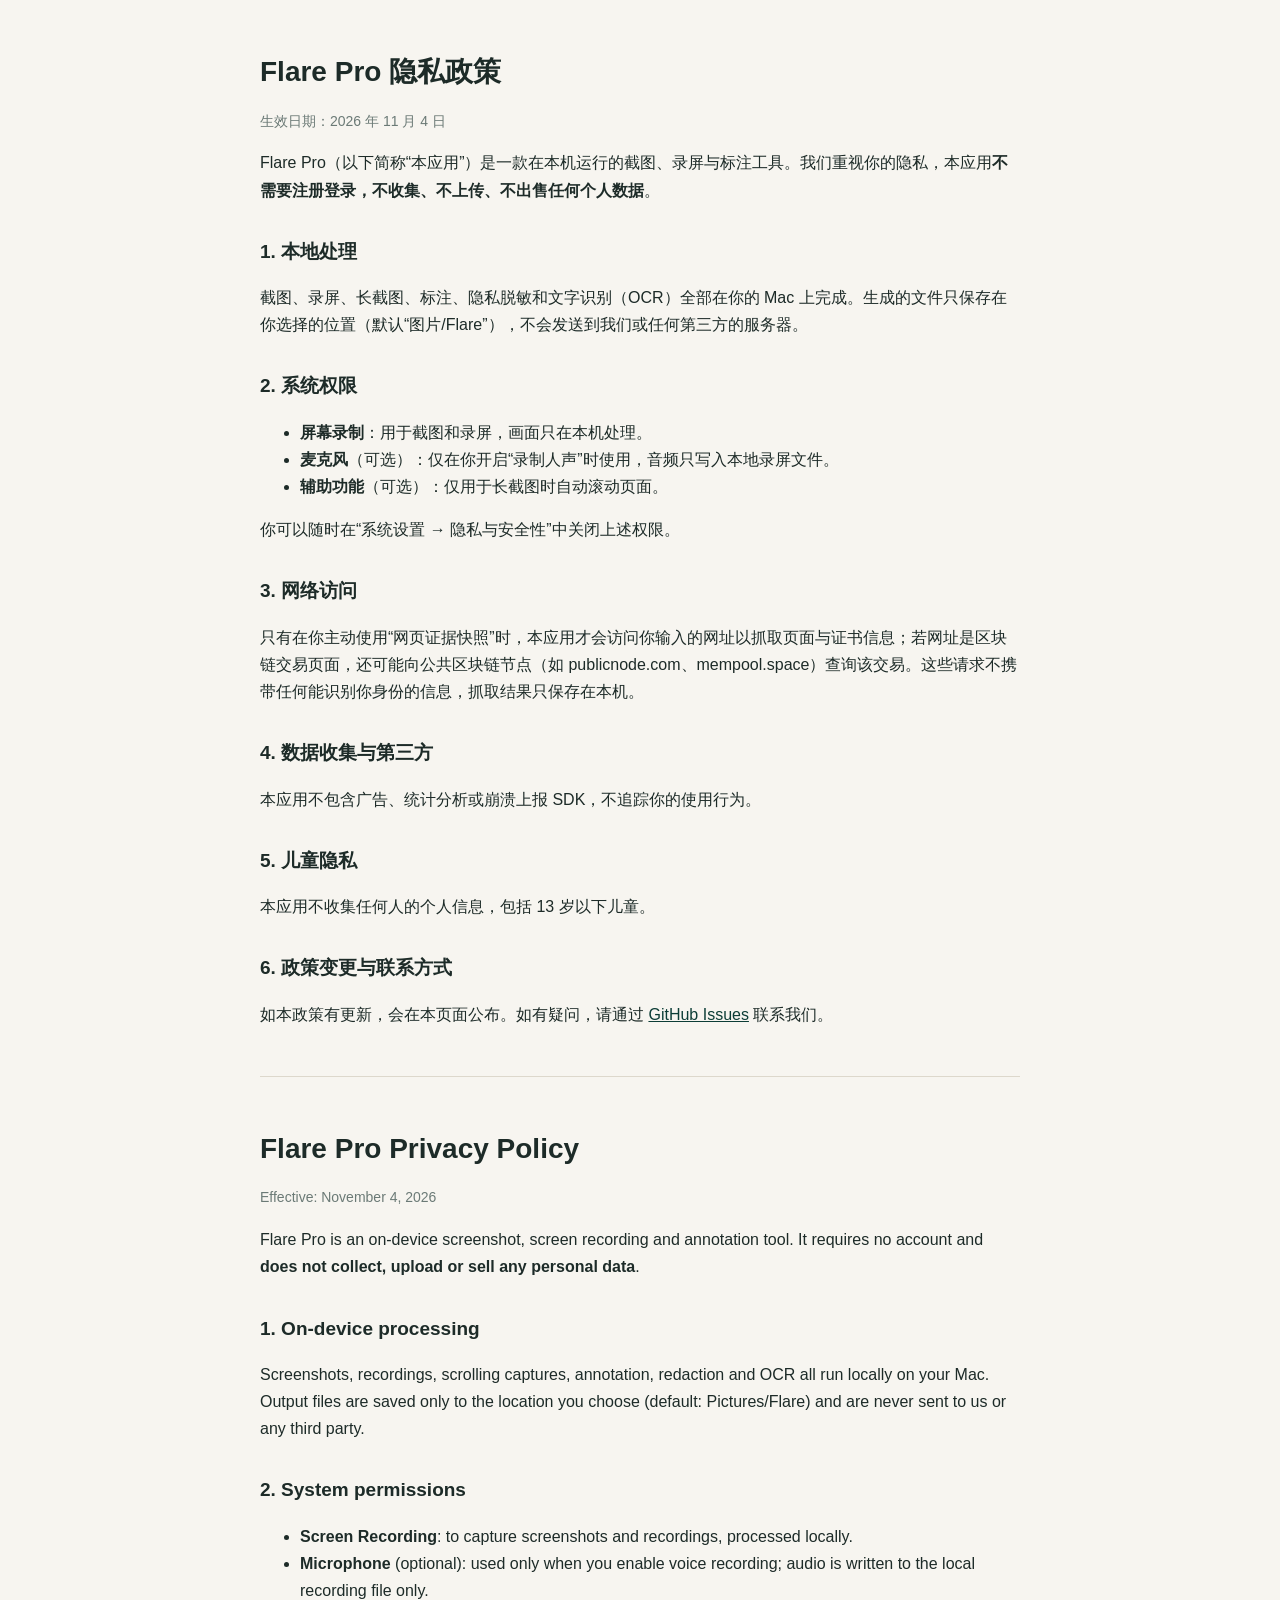
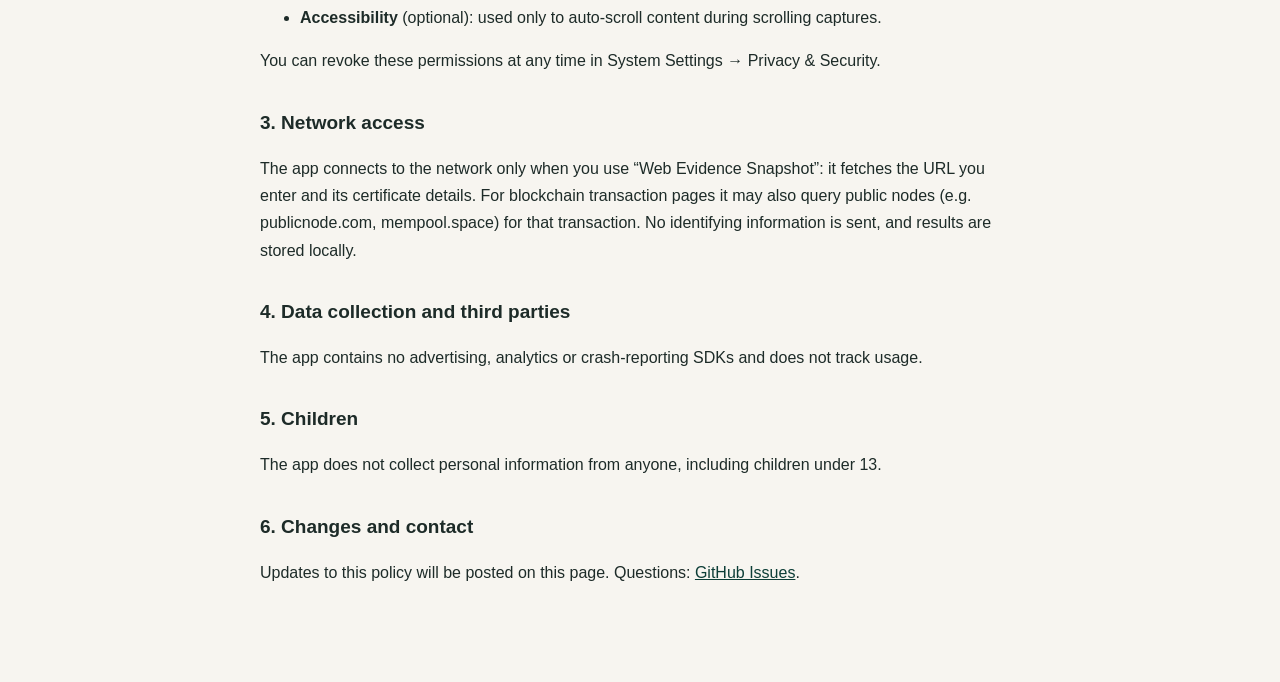
==== docs/privacy.html @ 1ba483ae "Prepare Mac App Store build: sandbox-safe relaunch, privacy policy page. Co-authored-by: Cursor <cur" ====
<!DOCTYPE html>
<html lang="zh-Hans">
<head>
  <meta charset="utf-8" />
  <meta name="viewport" content="width=device-width, initial-scale=1, viewport-fit=cover" />
  <title>隐私政策 / Privacy Policy — Flare Pro</title>
  <meta name="description" content="Flare Pro 隐私政策：所有截图、录屏与识别均在本机完成，不收集个人数据。" />
  <link rel="canonical" href="https://linux503.github.io/Flare/privacy.html" />
  <link rel="icon" type="image/png" href="./favicon-32.png?v=22" sizes="32x32" />
  <style>
    body { margin: 0; font: 16px/1.7 -apple-system, BlinkMacSystemFont, "PingFang SC", "Noto Sans SC", sans-serif; color: #1d2b28; background: #f7f5f0; }
    main { max-width: 760px; margin: 0 auto; padding: 48px 24px 80px; }
    h1 { font-size: 28px; margin: 0 0 4px; }
    h2 { font-size: 19px; margin: 32px 0 8px; }
    .meta { color: #6b7a76; font-size: 14px; }
    hr { border: 0; border-top: 1px solid #ddd8cc; margin: 48px 0; }
    a { color: #0c3d36; }
  </style>
</head>
<body>
<main>
  <h1>Flare Pro 隐私政策</h1>
  <p class="meta">生效日期：2026 年 11 月 4 日</p>

  <p>Flare Pro（以下简称“本应用”）是一款在本机运行的截图、录屏与标注工具。我们重视你的隐私，本应用<strong>不需要注册登录，不收集、不上传、不出售任何个人数据</strong>。</p>

  <h2>1. 本地处理</h2>
  <p>截图、录屏、长截图、标注、隐私脱敏和文字识别（OCR）全部在你的 Mac 上完成。生成的文件只保存在你选择的位置（默认“图片/Flare”），不会发送到我们或任何第三方的服务器。</p>

  <h2>2. 系统权限</h2>
  <ul>
    <li><strong>屏幕录制</strong>：用于截图和录屏，画面只在本机处理。</li>
    <li><strong>麦克风</strong>（可选）：仅在你开启“录制人声”时使用，音频只写入本地录屏文件。</li>
    <li><strong>辅助功能</strong>（可选）：仅用于长截图时自动滚动页面。</li>
  </ul>
  <p>你可以随时在“系统设置 → 隐私与安全性”中关闭上述权限。</p>

  <h2>3. 网络访问</h2>
  <p>只有在你主动使用“网页证据快照”时，本应用才会访问你输入的网址以抓取页面与证书信息；若网址是区块链交易页面，还可能向公共区块链节点（如 publicnode.com、mempool.space）查询该交易。这些请求不携带任何能识别你身份的信息，抓取结果只保存在本机。</p>

  <h2>4. 数据收集与第三方</h2>
  <p>本应用不包含广告、统计分析或崩溃上报 SDK，不追踪你的使用行为。</p>

  <h2>5. 儿童隐私</h2>
  <p>本应用不收集任何人的个人信息，包括 13 岁以下儿童。</p>

  <h2>6. 政策变更与联系方式</h2>
  <p>如本政策有更新，会在本页面公布。如有疑问，请通过 <a href="https://github.com/linux503/Flare/issues">GitHub Issues</a> 联系我们。</p>

  <hr />

  <h1>Flare Pro Privacy Policy</h1>
  <p class="meta">Effective: November 4, 2026</p>

  <p>Flare Pro is an on-device screenshot, screen recording and annotation tool. It requires no account and <strong>does not collect, upload or sell any personal data</strong>.</p>

  <h2>1. On-device processing</h2>
  <p>Screenshots, recordings, scrolling captures, annotation, redaction and OCR all run locally on your Mac. Output files are saved only to the location you choose (default: Pictures/Flare) and are never sent to us or any third party.</p>

  <h2>2. System permissions</h2>
  <ul>
    <li><strong>Screen Recording</strong>: to capture screenshots and recordings, processed locally.</li>
    <li><strong>Microphone</strong> (optional): used only when you enable voice recording; audio is written to the local recording file only.</li>
    <li><strong>Accessibility</strong> (optional): used only to auto-scroll content during scrolling captures.</li>
  </ul>
  <p>You can revoke these permissions at any time in System Settings → Privacy &amp; Security.</p>

  <h2>3. Network access</h2>
  <p>The app connects to the network only when you use “Web Evidence Snapshot”: it fetches the URL you enter and its certificate details. For blockchain transaction pages it may also query public nodes (e.g. publicnode.com, mempool.space) for that transaction. No identifying information is sent, and results are stored locally.</p>

  <h2>4. Data collection and third parties</h2>
  <p>The app contains no advertising, analytics or crash-reporting SDKs and does not track usage.</p>

  <h2>5. Children</h2>
  <p>The app does not collect personal information from anyone, including children under 13.</p>

  <h2>6. Changes and contact</h2>
  <p>Updates to this policy will be posted on this page. Questions: <a href="https://github.com/linux503/Flare/issues">GitHub Issues</a>.</p>
</main>
</body>
</html>
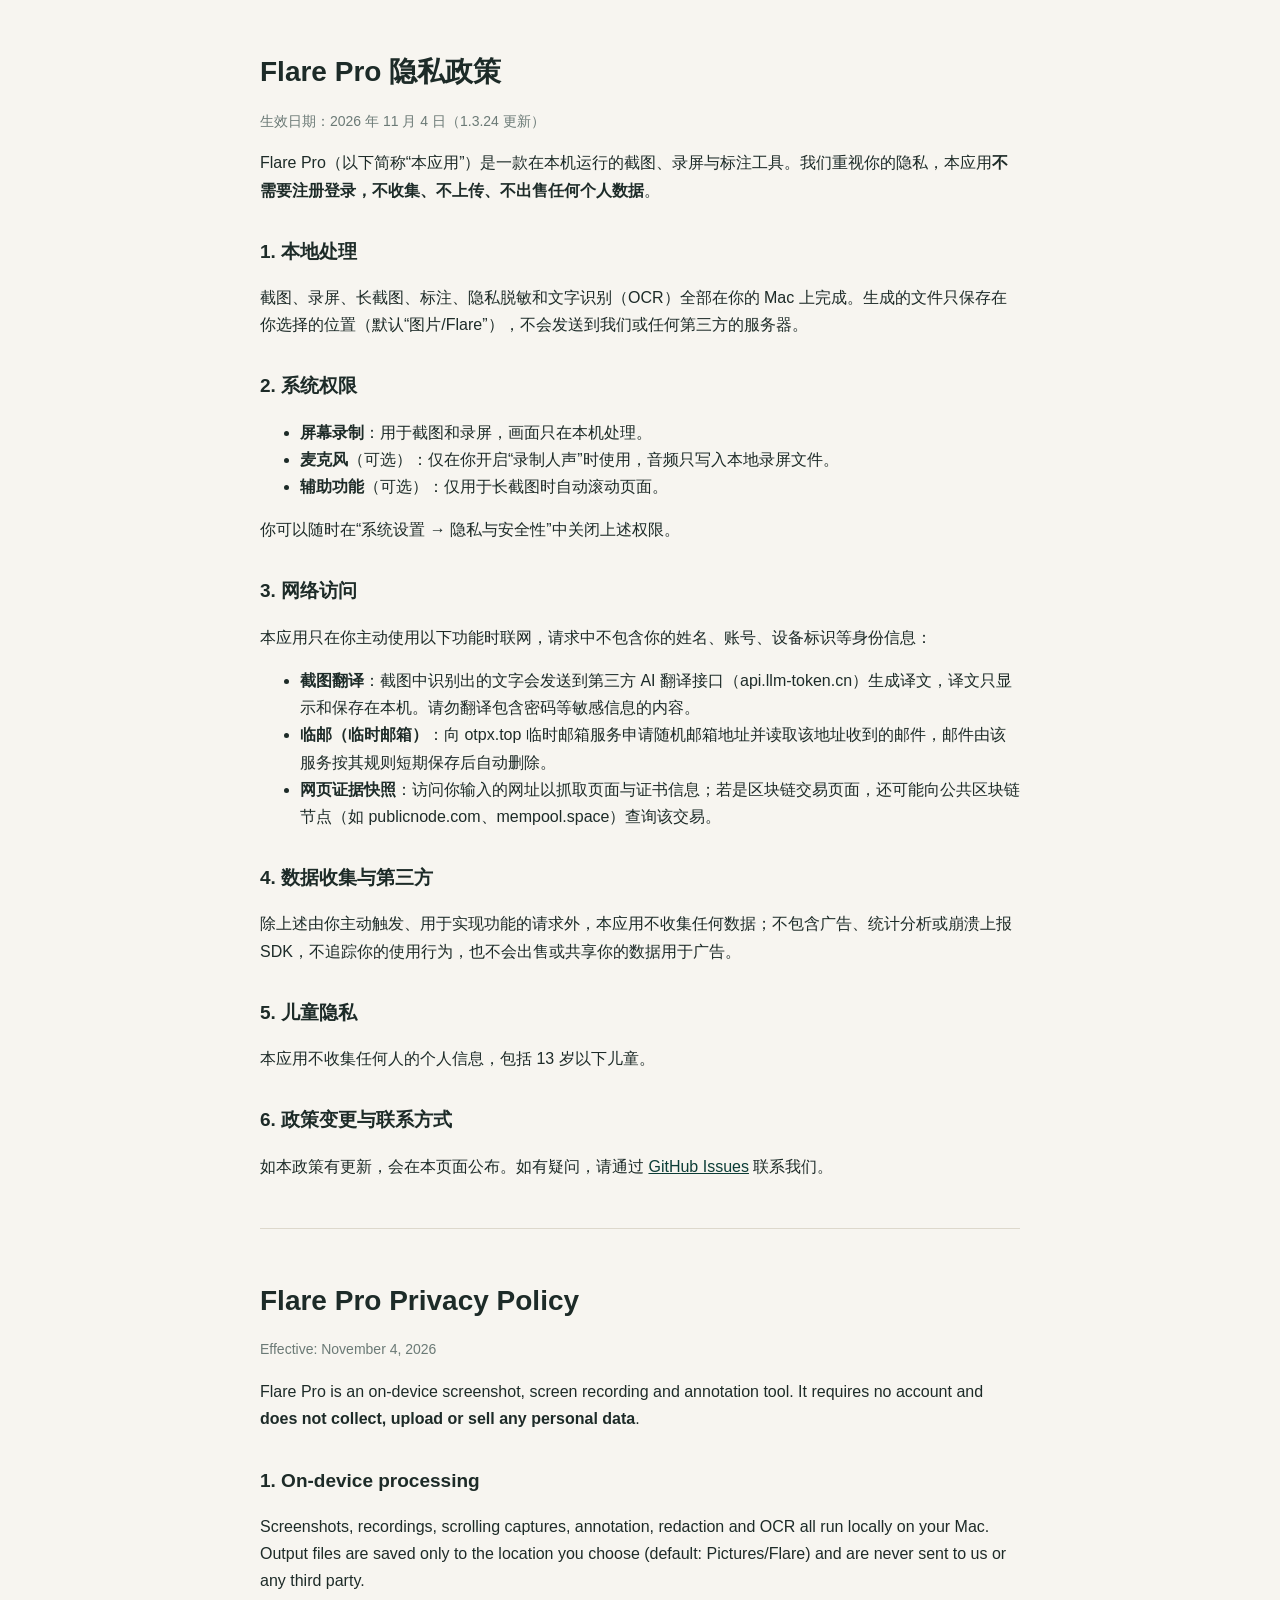
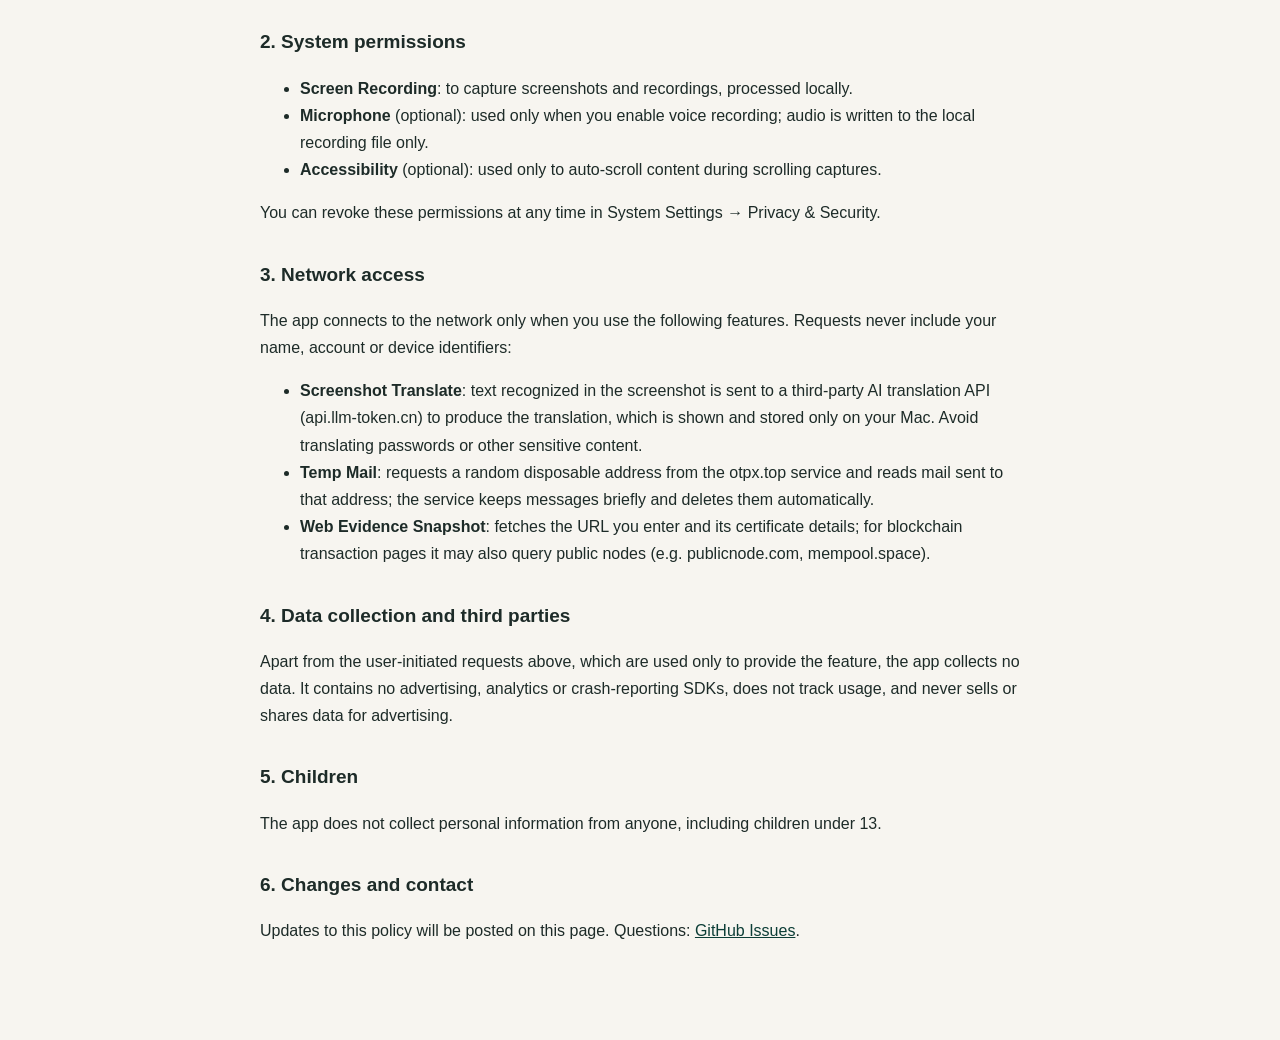
==== commit ed4cc779: "Hide website update entry points in the Mac App Store build; document translate and temp mail in pri" ====
--- a/docs/privacy.html
+++ b/docs/privacy.html
@@ -20,7 +20,7 @@
 <body>
 <main>
   <h1>Flare Pro 隐私政策</h1>
-  <p class="meta">生效日期：2026 年 11 月 4 日</p>
+  <p class="meta">生效日期：2026 年 11 月 4 日（1.3.24 更新）</p>
 
   <p>Flare Pro（以下简称“本应用”）是一款在本机运行的截图、录屏与标注工具。我们重视你的隐私，本应用<strong>不需要注册登录，不收集、不上传、不出售任何个人数据</strong>。</p>
 
@@ -36,10 +36,15 @@
   <p>你可以随时在“系统设置 → 隐私与安全性”中关闭上述权限。</p>
 
   <h2>3. 网络访问</h2>
-  <p>只有在你主动使用“网页证据快照”时，本应用才会访问你输入的网址以抓取页面与证书信息；若网址是区块链交易页面，还可能向公共区块链节点（如 publicnode.com、mempool.space）查询该交易。这些请求不携带任何能识别你身份的信息，抓取结果只保存在本机。</p>
+  <p>本应用只在你主动使用以下功能时联网，请求中不包含你的姓名、账号、设备标识等身份信息：</p>
+  <ul>
+    <li><strong>截图翻译</strong>：截图中识别出的文字会发送到第三方 AI 翻译接口（api.llm-token.cn）生成译文，译文只显示和保存在本机。请勿翻译包含密码等敏感信息的内容。</li>
+    <li><strong>临邮（临时邮箱）</strong>：向 otpx.top 临时邮箱服务申请随机邮箱地址并读取该地址收到的邮件，邮件由该服务按其规则短期保存后自动删除。</li>
+    <li><strong>网页证据快照</strong>：访问你输入的网址以抓取页面与证书信息；若是区块链交易页面，还可能向公共区块链节点（如 publicnode.com、mempool.space）查询该交易。</li>
+  </ul>
 
   <h2>4. 数据收集与第三方</h2>
-  <p>本应用不包含广告、统计分析或崩溃上报 SDK，不追踪你的使用行为。</p>
+  <p>除上述由你主动触发、用于实现功能的请求外，本应用不收集任何数据；不包含广告、统计分析或崩溃上报 SDK，不追踪你的使用行为，也不会出售或共享你的数据用于广告。</p>
 
   <h2>5. 儿童隐私</h2>
   <p>本应用不收集任何人的个人信息，包括 13 岁以下儿童。</p>
@@ -66,10 +71,15 @@
   <p>You can revoke these permissions at any time in System Settings → Privacy &amp; Security.</p>
 
   <h2>3. Network access</h2>
-  <p>The app connects to the network only when you use “Web Evidence Snapshot”: it fetches the URL you enter and its certificate details. For blockchain transaction pages it may also query public nodes (e.g. publicnode.com, mempool.space) for that transaction. No identifying information is sent, and results are stored locally.</p>
+  <p>The app connects to the network only when you use the following features. Requests never include your name, account or device identifiers:</p>
+  <ul>
+    <li><strong>Screenshot Translate</strong>: text recognized in the screenshot is sent to a third-party AI translation API (api.llm-token.cn) to produce the translation, which is shown and stored only on your Mac. Avoid translating passwords or other sensitive content.</li>
+    <li><strong>Temp Mail</strong>: requests a random disposable address from the otpx.top service and reads mail sent to that address; the service keeps messages briefly and deletes them automatically.</li>
+    <li><strong>Web Evidence Snapshot</strong>: fetches the URL you enter and its certificate details; for blockchain transaction pages it may also query public nodes (e.g. publicnode.com, mempool.space).</li>
+  </ul>
 
   <h2>4. Data collection and third parties</h2>
-  <p>The app contains no advertising, analytics or crash-reporting SDKs and does not track usage.</p>
+  <p>Apart from the user-initiated requests above, which are used only to provide the feature, the app collects no data. It contains no advertising, analytics or crash-reporting SDKs, does not track usage, and never sells or shares data for advertising.</p>
 
   <h2>5. Children</h2>
   <p>The app does not collect personal information from anyone, including children under 13.</p>
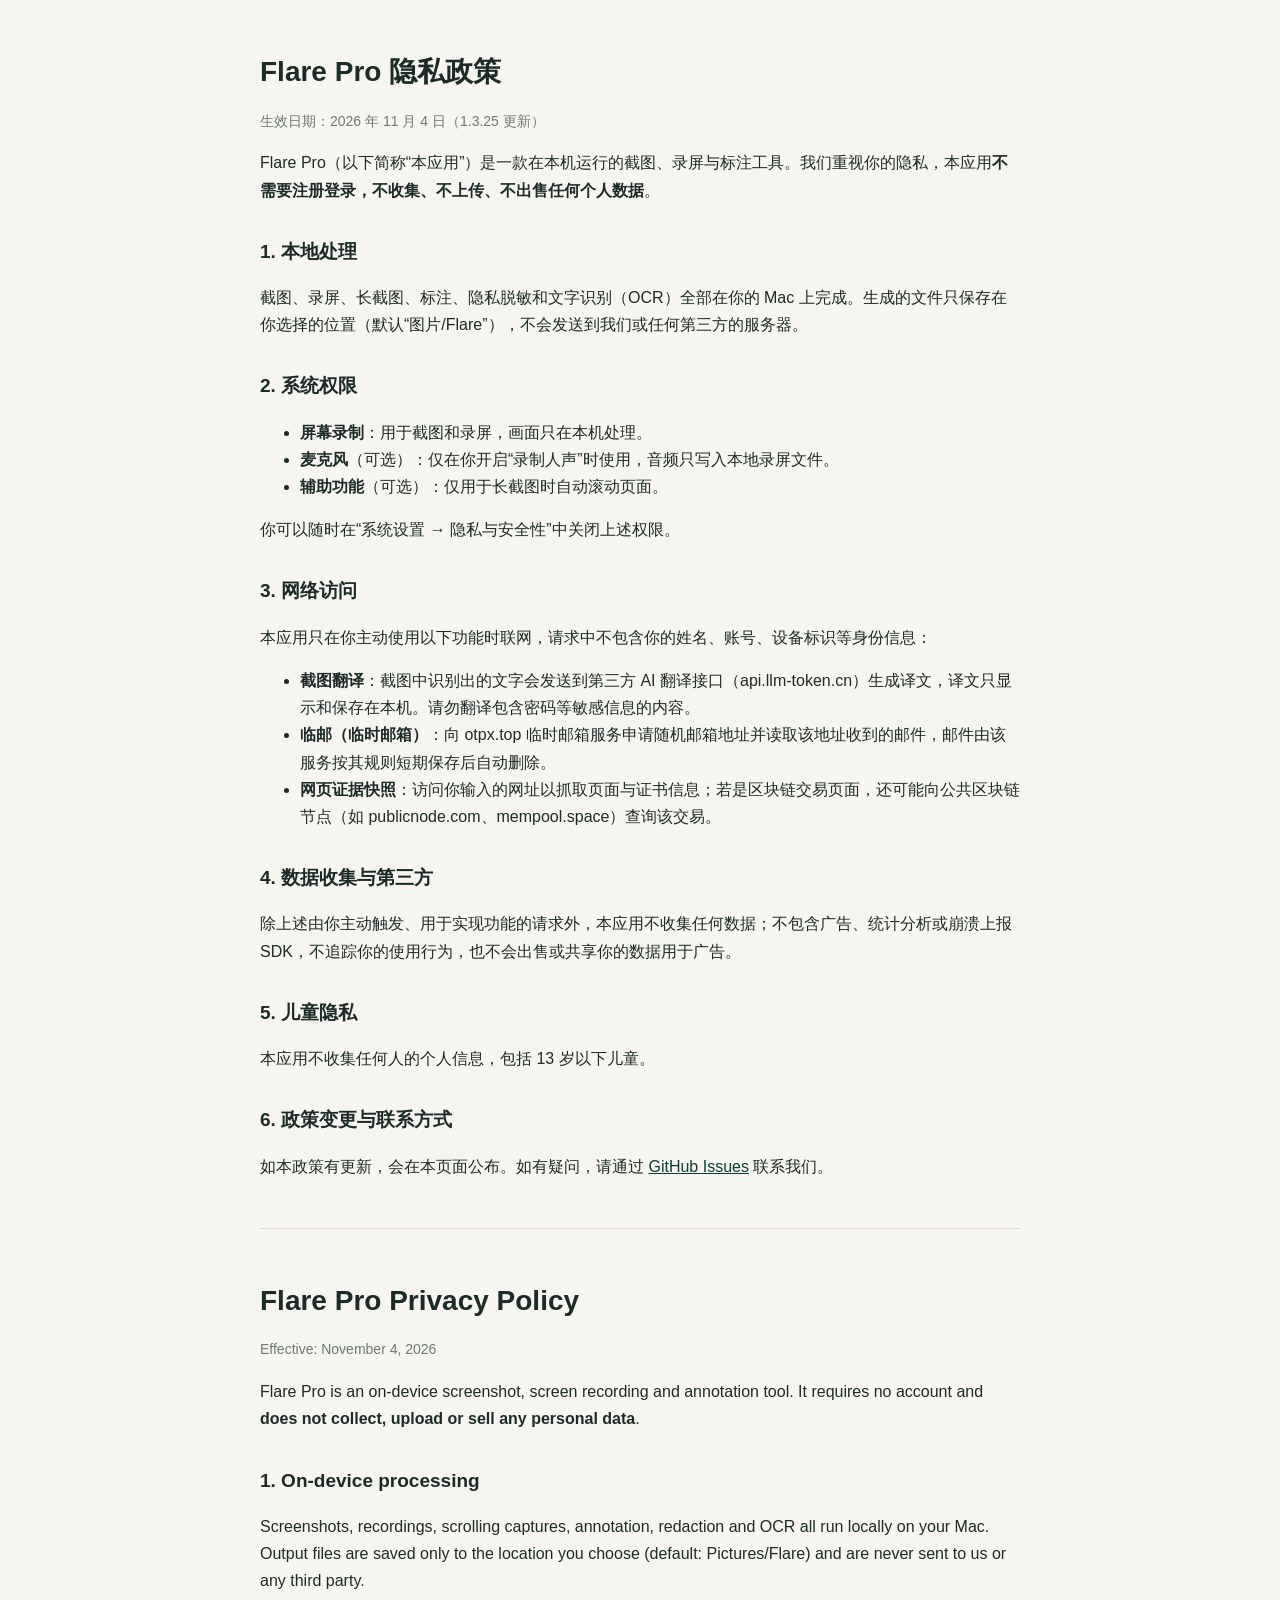
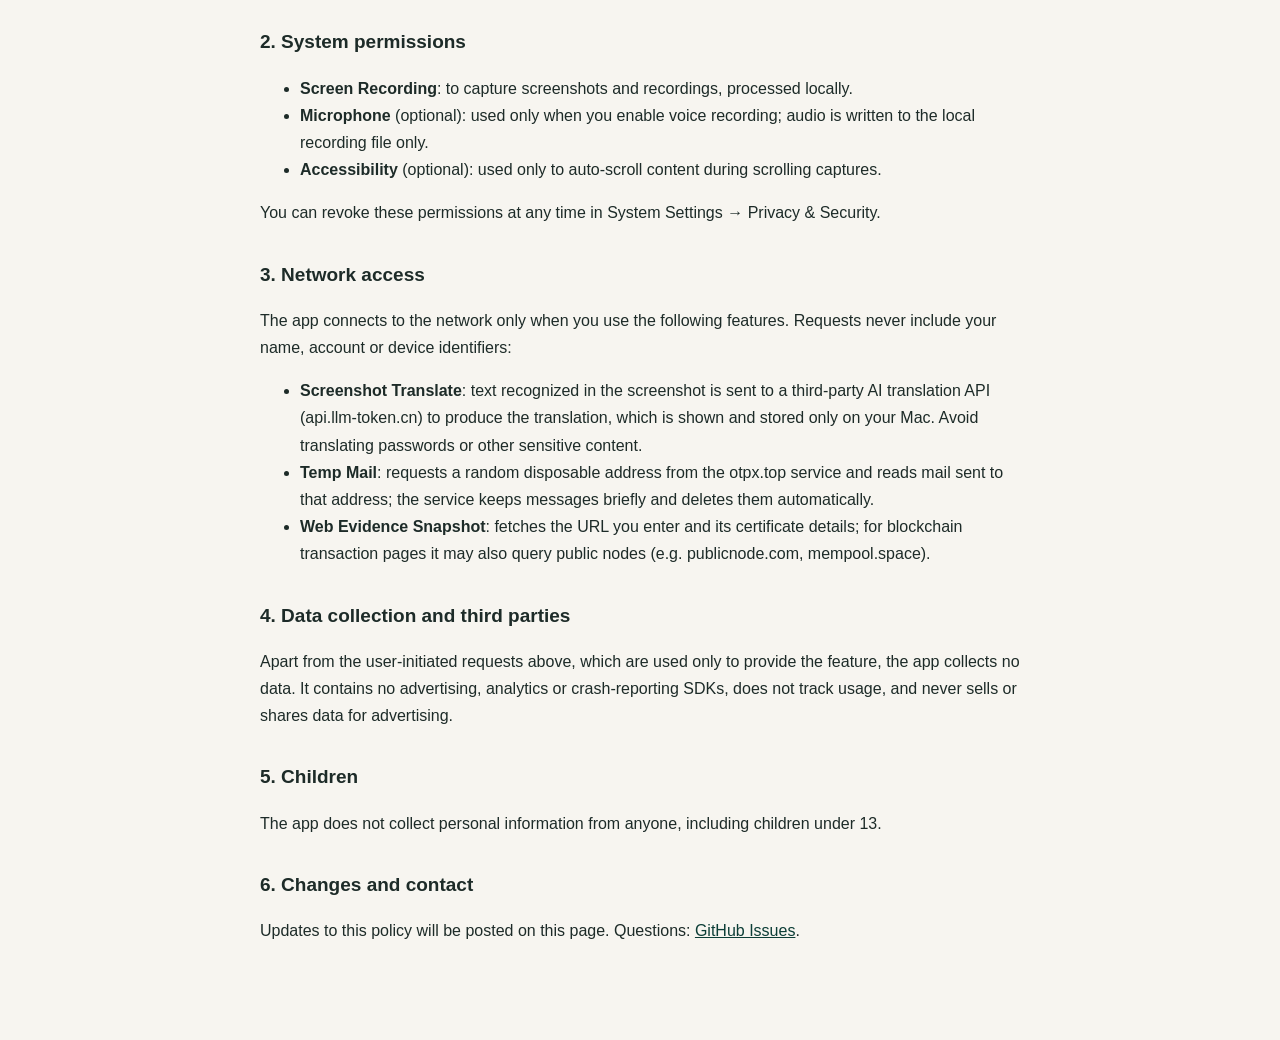
==== commit d4819cbb: "Release Flare Pro 1.3.25 with custom watermarks and sidebar alignment. Add editable watermark text, " ====
--- a/docs/privacy.html
+++ b/docs/privacy.html
@@ -20,7 +20,7 @@
 <body>
 <main>
   <h1>Flare Pro 隐私政策</h1>
-  <p class="meta">生效日期：2026 年 11 月 4 日（1.3.24 更新）</p>
+  <p class="meta">生效日期：2026 年 11 月 4 日（1.3.25 更新）</p>
 
   <p>Flare Pro（以下简称“本应用”）是一款在本机运行的截图、录屏与标注工具。我们重视你的隐私，本应用<strong>不需要注册登录，不收集、不上传、不出售任何个人数据</strong>。</p>
 
